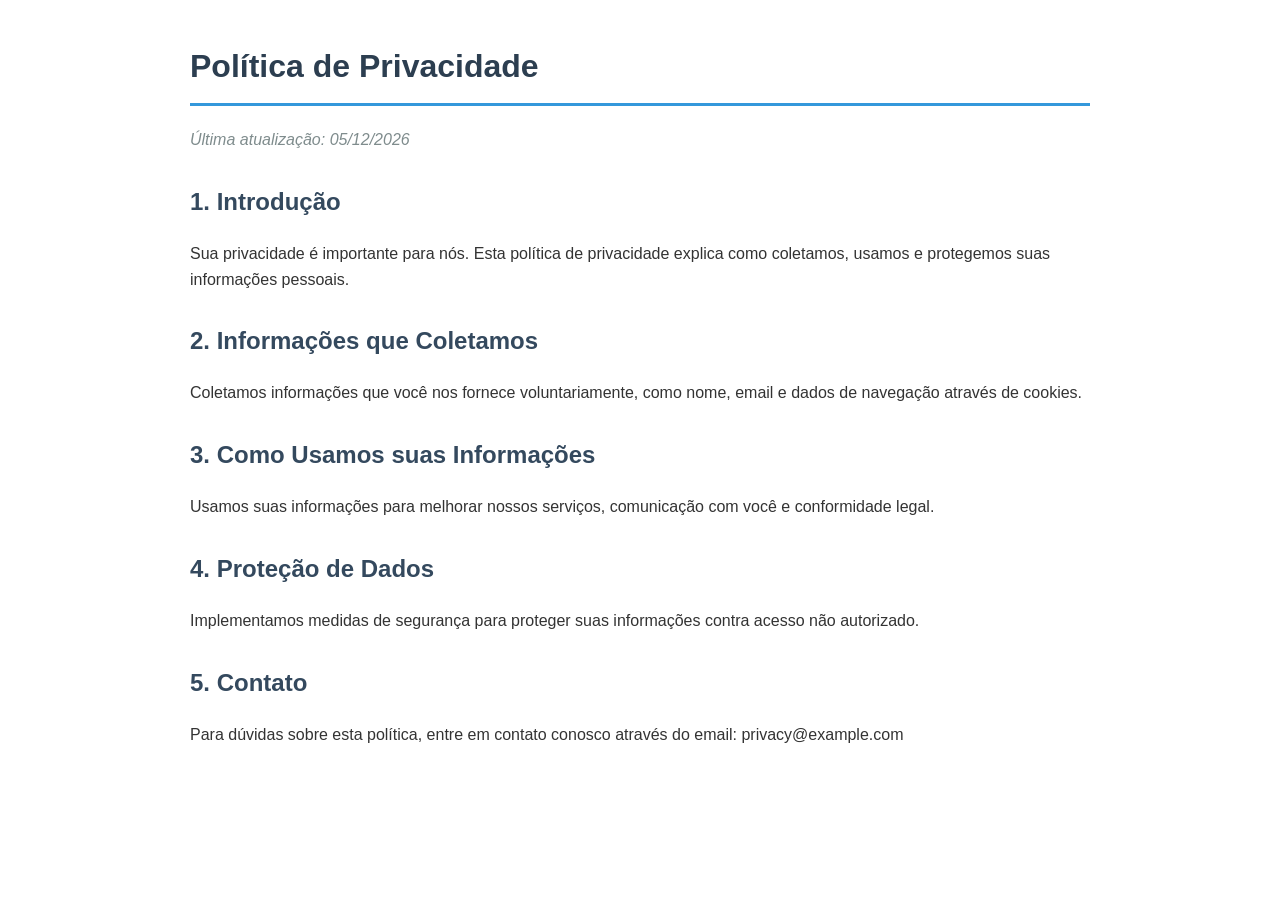
==== public/privacy.html @ 15980224 "Initial commit" ====
<!DOCTYPE html>
<html lang="pt-BR">
<head>
    <meta charset="UTF-8">
    <meta name="viewport" content="width=device-width, initial-scale=1.0">
    <title>Política de Privacidade</title>
    <style>
        body {
            font-family: Arial, sans-serif;
            line-height: 1.6;
            max-width: 900px;
            margin: 0 auto;
            padding: 20px;
            color: #333;
        }
        h1 {
            color: #2c3e50;
            border-bottom: 3px solid #3498db;
            padding-bottom: 10px;
        }
        h2 {
            color: #34495e;
            margin-top: 30px;
        }
        .last-updated {
            color: #7f8c8d;
            font-style: italic;
            margin-bottom: 20px;
        }
    </style>
</head>
<body>
    <h1>Política de Privacidade</h1>
    <p class="last-updated">Última atualização: <span id="date"></span></p>

    <h2>1. Introdução</h2>
    <p>Sua privacidade é importante para nós. Esta política de privacidade explica como coletamos, usamos e protegemos suas informações pessoais.</p>

    <h2>2. Informações que Coletamos</h2>
    <p>Coletamos informações que você nos fornece voluntariamente, como nome, email e dados de navegação através de cookies.</p>

    <h2>3. Como Usamos suas Informações</h2>
    <p>Usamos suas informações para melhorar nossos serviços, comunicação com você e conformidade legal.</p>

    <h2>4. Proteção de Dados</h2>
    <p>Implementamos medidas de segurança para proteger suas informações contra acesso não autorizado.</p>

    <h2>5. Contato</h2>
    <p>Para dúvidas sobre esta política, entre em contato conosco através do email: privacy@example.com</p>

    <script>
        document.getElementById('date').textContent = new Date().toLocaleDateString('pt-BR');
    </script>
</body>
</html>
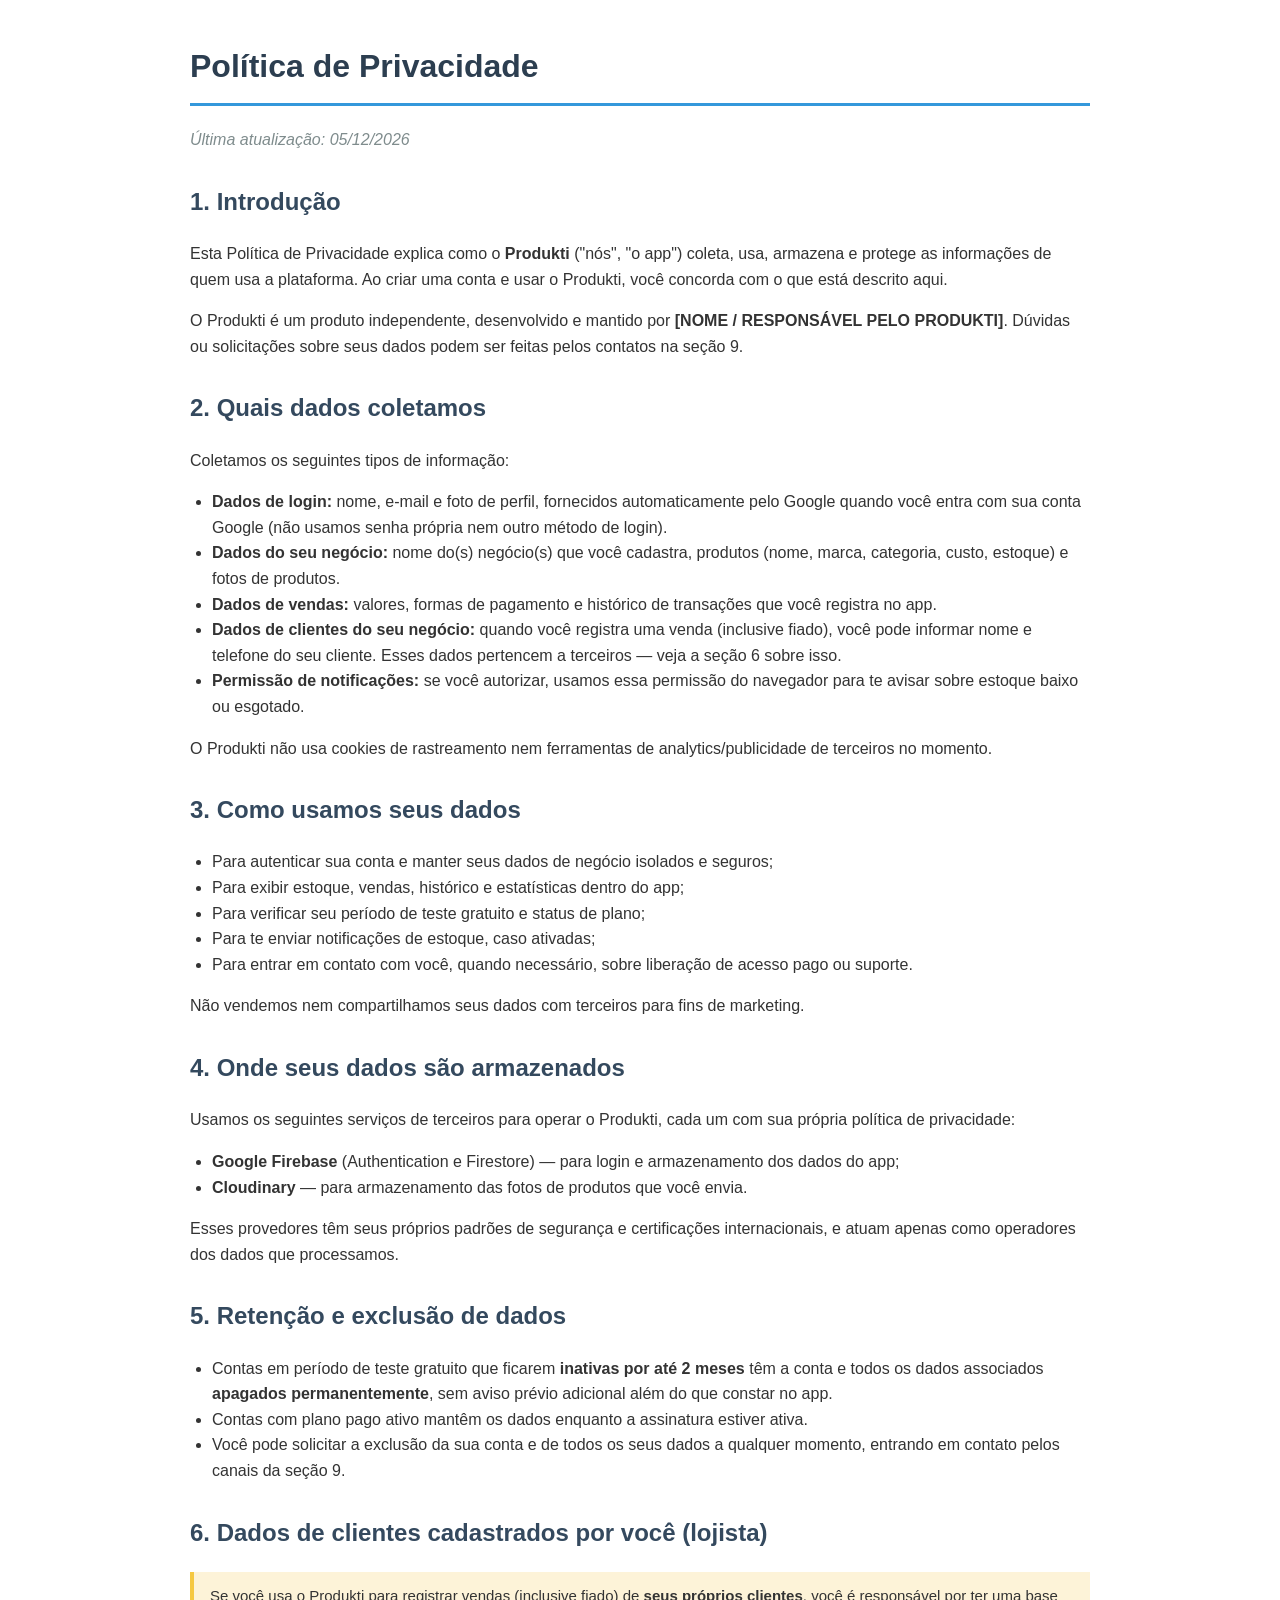
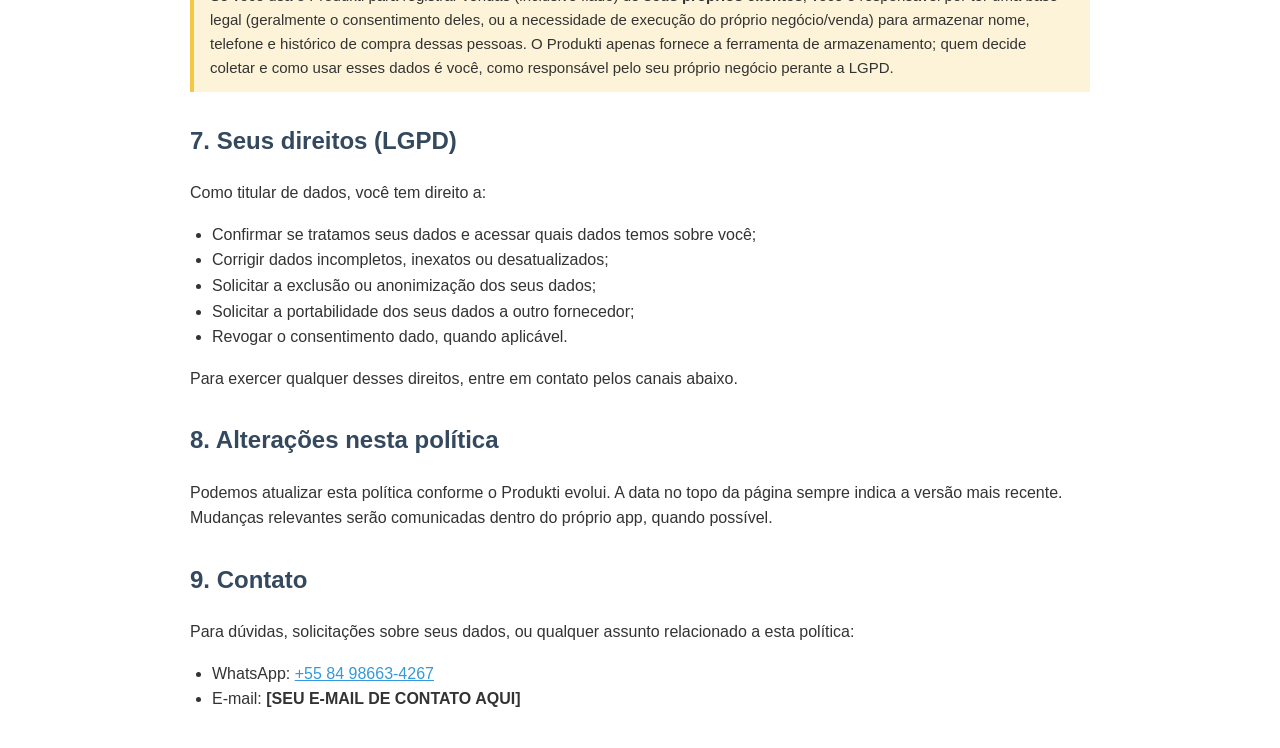
==== commit c0e21b7d: "Describe your changes" ====
--- a/public/privacy.html
+++ b/public/privacy.html
@@ -3,7 +3,8 @@
 <head>
     <meta charset="UTF-8">
     <meta name="viewport" content="width=device-width, initial-scale=1.0">
-    <title>Política de Privacidade</title>
+    <link rel="icon" href="assets/logo-icon.png"/>
+    <title>Política de Privacidade — Produkti</title>
     <style>
         body {
             font-family: Arial, sans-serif;
@@ -27,6 +28,15 @@
             font-style: italic;
             margin-bottom: 20px;
         }
+        .nota {
+            background: #fdf3d8;
+            border-left: 4px solid #f5c842;
+            padding: 12px 16px;
+            margin: 16px 0;
+            font-size: 15px;
+        }
+        ul { padding-left: 22px; }
+        a { color: #3498db; }
     </style>
 </head>
 <body>
@@ -34,19 +44,70 @@
     <p class="last-updated">Última atualização: <span id="date"></span></p>
 
     <h2>1. Introdução</h2>
-    <p>Sua privacidade é importante para nós. Esta política de privacidade explica como coletamos, usamos e protegemos suas informações pessoais.</p>
+    <p>Esta Política de Privacidade explica como o <strong>Produkti</strong> ("nós", "o app") coleta, usa, armazena e protege as informações de quem usa a plataforma. Ao criar uma conta e usar o Produkti, você concorda com o que está descrito aqui.</p>
+    <p>O Produkti é um produto independente, desenvolvido e mantido por <strong>[NOME / RESPONSÁVEL PELO PRODUKTI]</strong>. Dúvidas ou solicitações sobre seus dados podem ser feitas pelos contatos na seção 9.</p>
 
-    <h2>2. Informações que Coletamos</h2>
-    <p>Coletamos informações que você nos fornece voluntariamente, como nome, email e dados de navegação através de cookies.</p>
+    <h2>2. Quais dados coletamos</h2>
+    <p>Coletamos os seguintes tipos de informação:</p>
+    <ul>
+        <li><strong>Dados de login:</strong> nome, e-mail e foto de perfil, fornecidos automaticamente pelo Google quando você entra com sua conta Google (não usamos senha própria nem outro método de login).</li>
+        <li><strong>Dados do seu negócio:</strong> nome do(s) negócio(s) que você cadastra, produtos (nome, marca, categoria, custo, estoque) e fotos de produtos.</li>
+        <li><strong>Dados de vendas:</strong> valores, formas de pagamento e histórico de transações que você registra no app.</li>
+        <li><strong>Dados de clientes do seu negócio:</strong> quando você registra uma venda (inclusive fiado), você pode informar nome e telefone do seu cliente. Esses dados pertencem a terceiros — veja a seção 6 sobre isso.</li>
+        <li><strong>Permissão de notificações:</strong> se você autorizar, usamos essa permissão do navegador para te avisar sobre estoque baixo ou esgotado.</li>
+    </ul>
+    <p>O Produkti não usa cookies de rastreamento nem ferramentas de analytics/publicidade de terceiros no momento.</p>
 
-    <h2>3. Como Usamos suas Informações</h2>
-    <p>Usamos suas informações para melhorar nossos serviços, comunicação com você e conformidade legal.</p>
+    <h2>3. Como usamos seus dados</h2>
+    <ul>
+        <li>Para autenticar sua conta e manter seus dados de negócio isolados e seguros;</li>
+        <li>Para exibir estoque, vendas, histórico e estatísticas dentro do app;</li>
+        <li>Para verificar seu período de teste gratuito e status de plano;</li>
+        <li>Para te enviar notificações de estoque, caso ativadas;</li>
+        <li>Para entrar em contato com você, quando necessário, sobre liberação de acesso pago ou suporte.</li>
+    </ul>
+    <p>Não vendemos nem compartilhamos seus dados com terceiros para fins de marketing.</p>
 
-    <h2>4. Proteção de Dados</h2>
-    <p>Implementamos medidas de segurança para proteger suas informações contra acesso não autorizado.</p>
+    <h2>4. Onde seus dados são armazenados</h2>
+    <p>Usamos os seguintes serviços de terceiros para operar o Produkti, cada um com sua própria política de privacidade:</p>
+    <ul>
+        <li><strong>Google Firebase</strong> (Authentication e Firestore) — para login e armazenamento dos dados do app;</li>
+        <li><strong>Cloudinary</strong> — para armazenamento das fotos de produtos que você envia.</li>
+    </ul>
+    <p>Esses provedores têm seus próprios padrões de segurança e certificações internacionais, e atuam apenas como operadores dos dados que processamos.</p>
 
-    <h2>5. Contato</h2>
-    <p>Para dúvidas sobre esta política, entre em contato conosco através do email: privacy@example.com</p>
+    <h2>5. Retenção e exclusão de dados</h2>
+    <ul>
+        <li>Contas em período de teste gratuito que ficarem <strong>inativas por até 2 meses</strong> têm a conta e todos os dados associados <strong>apagados permanentemente</strong>, sem aviso prévio adicional além do que constar no app.</li>
+        <li>Contas com plano pago ativo mantêm os dados enquanto a assinatura estiver ativa.</li>
+        <li>Você pode solicitar a exclusão da sua conta e de todos os seus dados a qualquer momento, entrando em contato pelos canais da seção 9.</li>
+    </ul>
+
+    <h2>6. Dados de clientes cadastrados por você (lojista)</h2>
+    <div class="nota">
+        Se você usa o Produkti para registrar vendas (inclusive fiado) de <strong>seus próprios clientes</strong>, você é responsável por ter uma base legal (geralmente o consentimento deles, ou a necessidade de execução do próprio negócio/venda) para armazenar nome, telefone e histórico de compra dessas pessoas. O Produkti apenas fornece a ferramenta de armazenamento; quem decide coletar e como usar esses dados é você, como responsável pelo seu próprio negócio perante a LGPD.
+    </div>
+
+    <h2>7. Seus direitos (LGPD)</h2>
+    <p>Como titular de dados, você tem direito a:</p>
+    <ul>
+        <li>Confirmar se tratamos seus dados e acessar quais dados temos sobre você;</li>
+        <li>Corrigir dados incompletos, inexatos ou desatualizados;</li>
+        <li>Solicitar a exclusão ou anonimização dos seus dados;</li>
+        <li>Solicitar a portabilidade dos seus dados a outro fornecedor;</li>
+        <li>Revogar o consentimento dado, quando aplicável.</li>
+    </ul>
+    <p>Para exercer qualquer desses direitos, entre em contato pelos canais abaixo.</p>
+
+    <h2>8. Alterações nesta política</h2>
+    <p>Podemos atualizar esta política conforme o Produkti evolui. A data no topo da página sempre indica a versão mais recente. Mudanças relevantes serão comunicadas dentro do próprio app, quando possível.</p>
+
+    <h2>9. Contato</h2>
+    <p>Para dúvidas, solicitações sobre seus dados, ou qualquer assunto relacionado a esta política:</p>
+    <ul>
+        <li>WhatsApp: <a href="https://wa.me/5584986634267">+55 84 98663-4267</a></li>
+        <li>E-mail: <strong>[SEU E-MAIL DE CONTATO AQUI]</strong></li>
+    </ul>
 
     <script>
         document.getElementById('date').textContent = new Date().toLocaleDateString('pt-BR');
